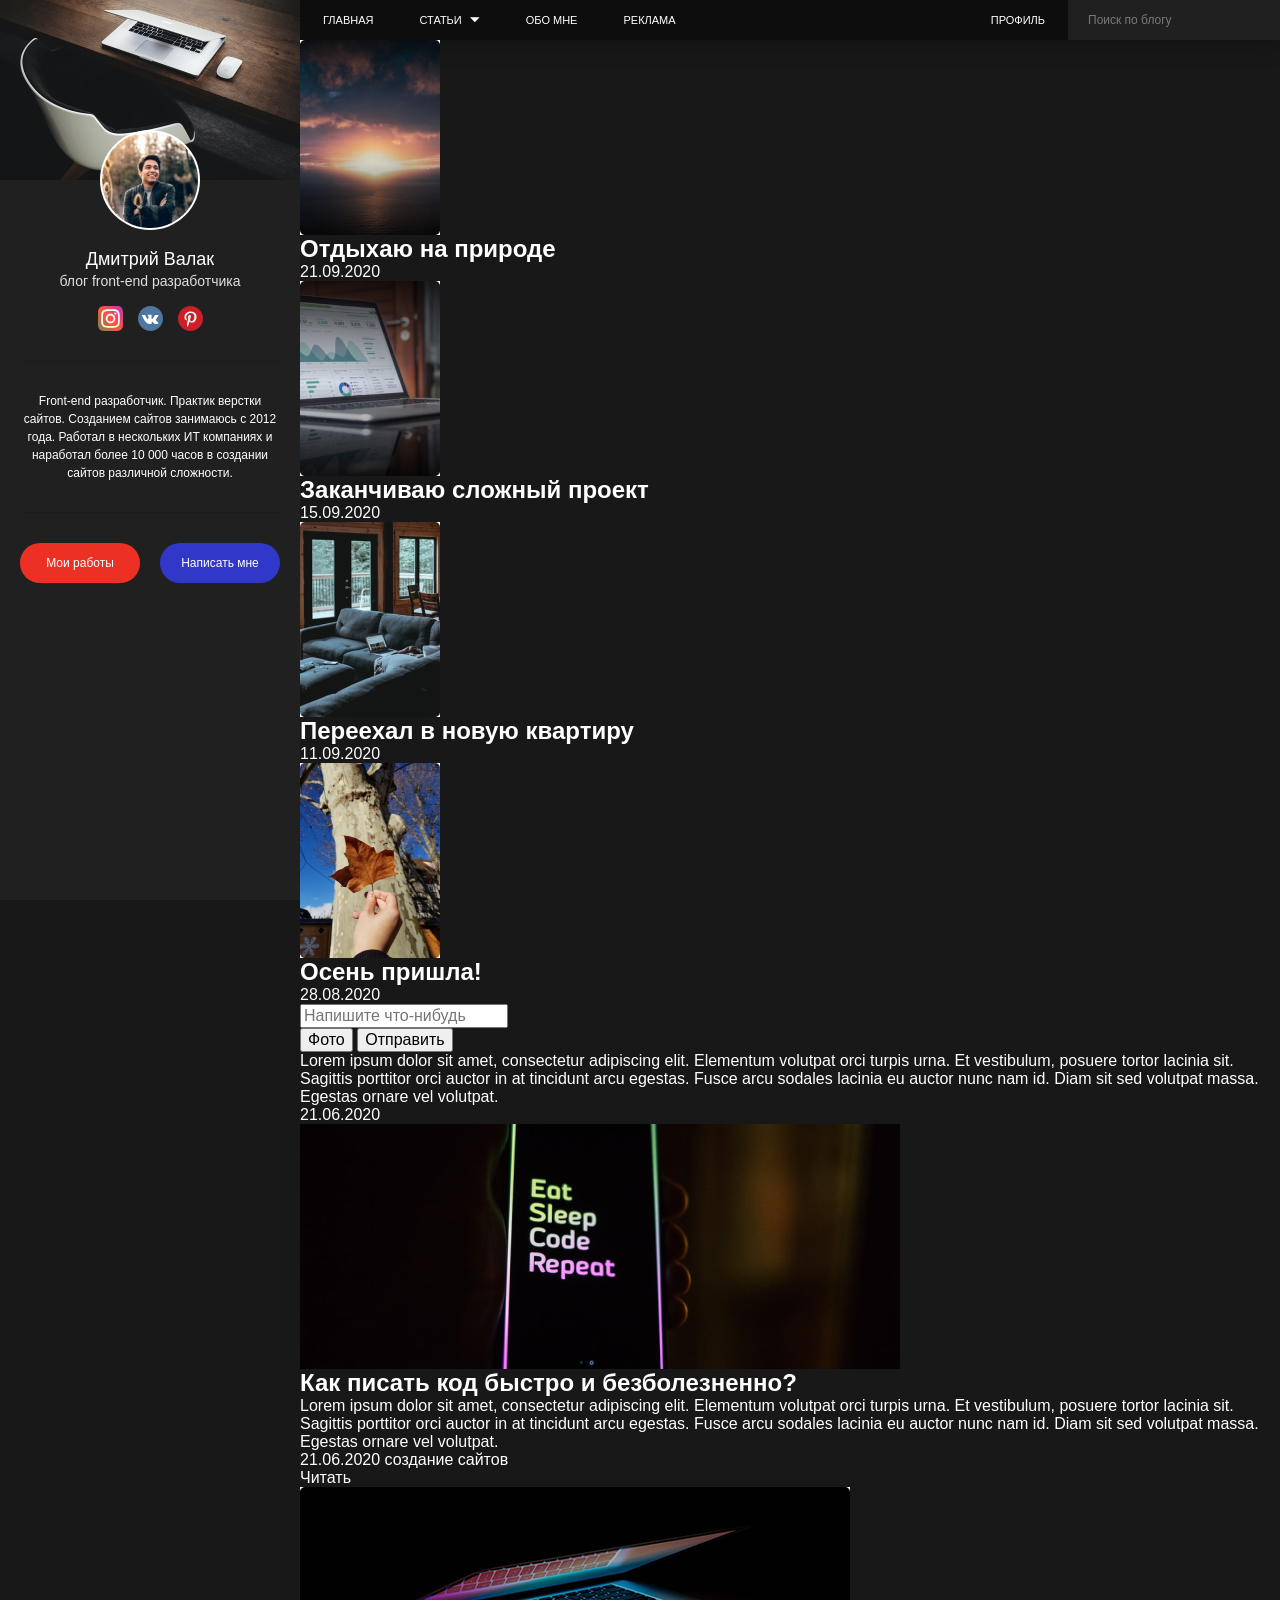
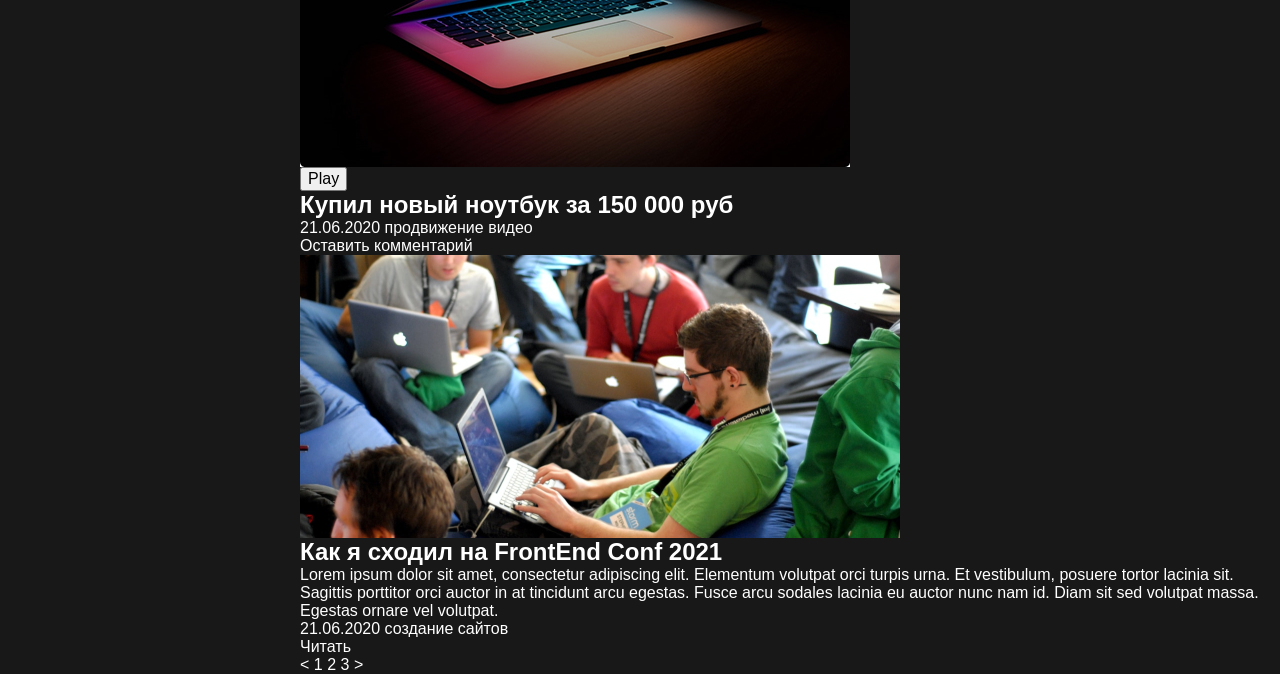
==== index.html @ 806df856 "feat: add header navigation styles" ====
<!DOCTYPE html>
<html lang="ru">
<head>
  <meta charset="UTF-8">
  <meta name="viewport" content="width=device-width, initial-scale=1.0">
  <title>Developer Blog</title>

  <link rel="stylesheet" href="./css/reset.css">
  <link rel="stylesheet" href="./css/variables.css">
  <link rel="stylesheet" href="./css/global.css">
  <link rel="stylesheet" href="./css/style.css">
</head>
<body>
  <div class="page">

    <aside class="sidebar">
      <div class="sidebar__cover"></div>

      <div class="sidebar__profile">
        <img src="./images/sidebar/avatar.jpg" alt="Дмитрий Валак" class="sidebar__avatar">

        <h1 class="sidebar__name">Дмитрий Валак</h1>
        <p class="sidebar__description">блог front-end разработчика</p>

        <ul class="sidebar__socials">
          <li>
            <a href="#">
              <img src="./images/icons/instagram.svg" alt="Instagram">
            </a>
          </li>
        
          <li>
            <a href="#">
              <img src="./images/icons/vk.svg" alt="VK">
            </a>
          </li>
        
          <li>
            <a href="#">
              <img src="./images/icons/pinterest.svg" alt="Pinterest">
            </a>
          </li>
        </ul>
      </div>

      <div class="sidebar__divider"></div>

      <p class="sidebar__text">
        Front-end разработчик. Практик верстки сайтов. Созданием сайтов занимаюсь с 2012 года. Работал в нескольких ИТ компаниях и наработал более 10 000 часов в создании сайтов различной сложности.
      </p>

      <div class="sidebar__divider"></div>

      <div class="sidebar__buttons">
        <a href="#" class="sidebar__button sidebar__button--red">Мои работы</a>
        <a href="#" class="sidebar__button sidebar__button--blue">Написать мне</a>
      </div>
    </aside>

    <main class="content">

      <header class="header">
        <nav class="header__nav">
          <ul class="header__menu">
            <li class="header__item">
              <a href="#" class="header__link">Главная</a>
            </li>
    
            <li class="header__item header__item--dropdown">
              <a href="#" class="header__link">Статьи
                <img
                  src="./images/icons/arrow-down.svg"
                  alt=""
                  class="header__arrow"
                >
              </a>
              <ul class="header__submenu">
                <li><a href="#" class="header__submenu-link">Создание сайтов</a></li>
                <li><a href="#" class="header__submenu-link">Интернет-маркетинг</a></li>
                <li><a href="#" class="header__submenu-link">Продвижение видео</a></li>
              </ul>
            </li>
    
            <li class="header__item">
              <a href="#" class="header__link">Обо мне</a>
            </li>
    
            <li class="header__item">
              <a href="#" class="header__link">Реклама</a>
            </li>
          </ul>
        </nav>
    
        <div class="header__right">
          <a href="#" class="header__profile">Профиль</a>
    
          <form class="header__search">
            <input 
              type="text" 
              class="header__search-input" 
              placeholder="Поиск по блогу"
            >
          </form>
        </div>
      </header>
    
      <section class="stories">
        <article class="stories__item">
          <img src="./images/stories/nature-trip.jpg" alt="" class="stories__image">
          <h2 class="stories__title">Отдыхаю на природе</h2>
          <time datetime="2020-09-21" class="stories__date">21.09.2020</time>
        </article>
    
        <article class="stories__item">
          <img src="./images/stories/work-project.jpg" alt="" class="stories__image">
          <h2 class="stories__title">Заканчиваю сложный проект</h2>
          <time datetime="2020-09-15" class="stories__date">15.09.2020</time>
        </article>
    
        <article class="stories__item">
          <img src="./images/stories/new-apartment.jpg" alt="" class="stories__image">
          <h2 class="stories__title">Переехал в новую квартиру</h2>
          <time datetime="2020-09-11" class="stories__date">11.09.2020</time>
        </article>
    
        <article class="stories__item">
          <img src="./images/stories/autumn.jpg" alt="" class="stories__image">
          <h2 class="stories__title">Осень пришла!</h2>
          <time datetime="2020-08-28" class="stories__date">28.08.2020</time>
        </article>
      </section>
    
      <section class="create-post">
        <form class="create-post__form">
          <input 
            type="text" 
            class="create-post__input" 
            placeholder="Напишите что-нибудь"
          >
    
          <div class="create-post__actions">
            <button type="button" class="create-post__button create-post__button--photo">
              Фото
            </button>
    
            <button type="submit" class="create-post__button create-post__button--send">
              Отправить
            </button>
          </div>
        </form>
      </section>
    
      <section class="posts">
        <article class="post">
          <p class="post__text">
            Lorem ipsum dolor sit amet, consectetur adipiscing elit. Elementum volutpat orci turpis urna. Et vestibulum, posuere tortor lacinia sit. Sagittis porttitor orci auctor in at tincidunt arcu egestas. Fusce arcu sodales lacinia eu auctor nunc nam id. Diam sit sed volutpat massa. Egestas ornare vel volutpat.
          </p>
    
          <time datetime="2020-06-21" class="post__date">21.06.2020</time>
        </article>
    
        <article class="post">
          <img src="./images/posts/coding-tips.jpg" alt="" class="post__image">
    
          <div class="post__content">
            <h2 class="post__title">Как писать код быстро и безболезненно?</h2>
    
            <p class="post__text">
              Lorem ipsum dolor sit amet, consectetur adipiscing elit. Elementum volutpat orci turpis urna. Et vestibulum, posuere tortor lacinia sit. Sagittis porttitor orci auctor in at tincidunt arcu egestas. Fusce arcu sodales lacinia eu auctor nunc nam id. Diam sit sed volutpat massa. Egestas ornare vel volutpat.
            </p>
    
            <div class="post__footer">
              <div class="post__meta">
                <time datetime="2020-06-21" class="post__date">21.06.2020</time>
                <span class="post__category">создание сайтов</span>
              </div>
    
              <a href="#" class="post__link">Читать</a>
            </div>
          </div>
        </article>
    
        <article class="post">
          <div class="post__video">
            <img src="./images/posts/new-laptop-video.jpg" alt="" class="post__image">
            <button type="button" class="post__play">Play</button>
          </div>
    
          <div class="post__content">
            <h2 class="post__title">Купил новый ноутбук за 150 000 руб</h2>
    
            <div class="post__footer">
              <div class="post__meta">
                <time datetime="2020-06-21" class="post__date">21.06.2020</time>
                <span class="post__category">продвижение видео</span>
              </div>
    
              <a href="#" class="post__link">Оставить комментарий</a>
            </div>
          </div>
        </article>

        <article class="post">
          <img src="./images/posts/frontend-conf.jpg" alt="" class="post__image">
    
          <div class="post__content">
            <h2 class="post__title">Как я сходил на FrontEnd Conf 2021</h2>
    
            <p class="post__text">
              Lorem ipsum dolor sit amet, consectetur adipiscing elit. Elementum volutpat orci turpis urna. Et vestibulum, posuere tortor lacinia sit. Sagittis porttitor orci auctor in at tincidunt arcu egestas. Fusce arcu sodales lacinia eu auctor nunc nam id. Diam sit sed volutpat massa. Egestas ornare vel volutpat.
            </p>
    
            <div class="post__footer">
              <div class="post__meta">
                <time datetime="2020-06-21" class="post__date">21.06.2020</time>
                <span class="post__category">создание сайтов</span>
              </div>
    
              <a href="#" class="post__link">Читать</a>
            </div>
          </div>
        </article>
      </section>
    
      <nav class="pagination">
        <a href="#" class="pagination__link">&lt;</a>
        <a href="#" class="pagination__link">1</a>
        <a href="#" class="pagination__link pagination__link--active">2</a>
        <a href="#" class="pagination__link">3</a>
        <a href="#" class="pagination__link">&gt;</a>
      </nav>
    </main>

  </div>
</body>
</html>
---- css/variables.css ----
:root {
  --color-bg: #181818;
  --color-sidebar: #202020;
  --color-header: #0D0D0D;
  --color-card: #202020;

  --color-text: #FFFFFF;
  --color-text-muted: #DEDEDE;
  --color-placeholder: rgba(255, 255, 255, 0.4);

  --color-blue: #3137C9;
  --color-blue-light: #107EFF;
  --color-red: #ED3024;

  --color-black: #0D0D0D;
  --color-dark: #1C1C1C;

  --font-main: "Roboto", sans-serif;

  --sidebar-width: 300px;

  --transition: 0.3s ease;
}
---- css/global.css ----
html {
  scroll-behavior: smooth;
}

body {
  font-family: var(--font-main);
  background-color: var(--color-bg);
  color: var(--color-text);
}

a {
  color: inherit;
  text-decoration: none;
}
---- css/style.css ----
.page {
  min-height: 100vh;
}

.content {
  margin-left: var(--sidebar-width);
}

/* SIDEBAR */

.sidebar {
  position: fixed;
  top: 0;
  left: 0;
  width: var(--sidebar-width);
  height: 100vh;
  overflow-y: auto;
  background-color: var(--color-sidebar);
}

.sidebar__profile,
.sidebar__text,
.sidebar__buttons {
  padding-inline: 20px;
}

.sidebar__cover {
  height: 180px;
  background-image: url("../images/sidebar/cover.jpg");
  background-size: cover;
  background-position: center;
}

.sidebar__profile {
  position: relative;
  display: flex;
  flex-direction: column;
  align-items: center;
  margin-top: -50px;
  text-align: center;
}

.sidebar__avatar {
  width: 100px;
  height: 100px;
  margin-bottom: 19px;
  border-radius: 50%;
  object-fit: cover;
}

.sidebar__name {
  margin-bottom: 3px;
  font-size: 18px;
  font-weight: 400;
}

.sidebar__description {
  margin-bottom: 17px;
  color: var(--color-text-muted);
  font-size: 14px;
  font-weight: 300;
}

.sidebar__socials {
  display: flex;
  gap: 15px;
}

.sidebar__socials a {
  display: flex;
  justify-content: center;
  align-items: center;
}

.sidebar__divider {
  height: 1px;
  margin: 30px 20px;
  background-color: var(--color-dark);
}

.sidebar__text {
  color: var(--color-text);
  font-size: 12px;
  line-height: 1.5;
  text-align: center;
}

.sidebar__buttons {
  display: flex;
  gap: 20px;
  margin-bottom: 30px;
}

.sidebar__button {
  display: flex;
  justify-content: center;
  align-items: center;
  min-height: 40px;
  flex: 1;
  border-radius: 25px;
  color: var(--color-text);
  font-size: 12px;
  font-weight: 500;
  transition: var(--transition);
}

.sidebar__button--red {
  background-color: var(--color-red);
}

.sidebar__button--blue {
  background-color: var(--color-blue);
}

.sidebar__button:hover {
  opacity: 0.85;
}

/* HEADER */

.header {
  display: flex;
  justify-content: space-between;
  height: 40px;
  background-color: var(--color-header);
  box-shadow: 0 5px 22px rgba(0, 0, 0, 0.25);
}

.header__menu,
.header__right {
  display: flex;
  align-items: center;
}

.header__item {
  position: relative;
}

.header__link,
.header__profile {
  display: flex;
  align-items: center;
  height: 40px;
  padding-inline: 23px;
  color: var(--color-text);
  font-size: 11px;
  text-transform: uppercase;
  transition: var(--transition);
}

.header__link:hover,
.header__profile:hover {
  background-color: var(--color-blue);
}

.header__arrow {
  width: 10px;
  height: 6px;
  margin-left: 8px;
  transition: transform var(--transition);
}

.header__item--dropdown:hover .header__arrow {
  transform: rotate(180deg);
}

.header__submenu {
  position: absolute;
  top: 100%;
  left: 0;
  z-index: 10;
  min-width: 165px;
  padding-block: 12px;
  background-color: var(--color-blue);
  opacity: 0;
  visibility: hidden;
  transition:
    opacity var(--transition),
    visibility var(--transition);
}

.header__item--dropdown:hover .header__link {
  background-color: var(--color-blue);
}

.header__item--dropdown:hover .header__submenu {
  opacity: 1;
  visibility: visible;
}

.header__submenu-link {
  position: relative;
  display: inline-block;
  padding: 10px 12px;
  color: var(--color-text);
  font-size: 12px;
}

.header__submenu-link::after {
  content: "";
  position: absolute;
  left: 12px;
  bottom: 6px;
  width: 0;
  height: 1px;
  background-color: var(--color-text);
  transition: var(--transition);
}

.header__submenu-link:hover::after {
  width: calc(100% - 24px);
}

.header__search-input {
  width: 212px;
  height: 40px;
  padding-inline: 20px;
  border: none;
  outline: none;
  background-color: var(--color-card);
  color: var(--color-text);
  font-size: 12px;
}

.header__search-input::placeholder {
  color: var(--color-placeholder);
}
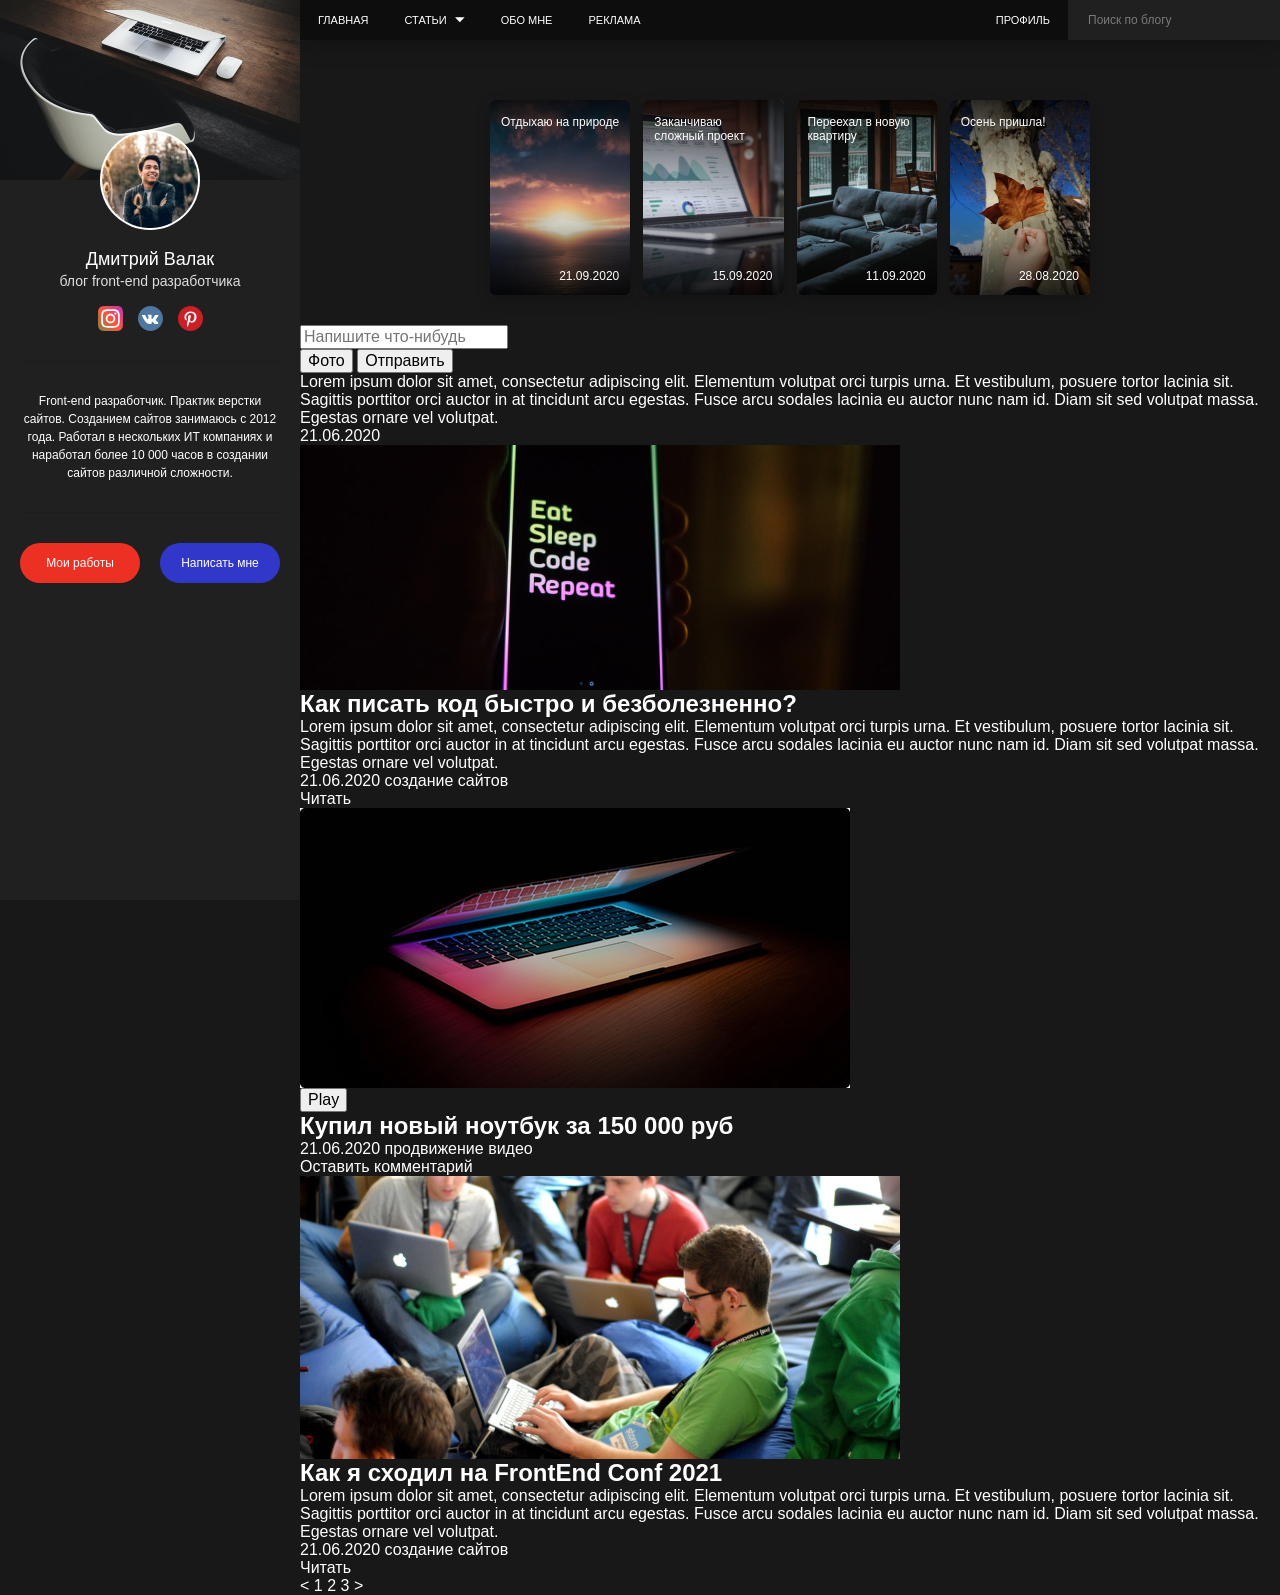
==== commit 1aa18dd4: "feat: add stories section styles" ====
--- a/index.html
+++ b/index.html
@@ -106,25 +106,25 @@
     
       <section class="stories">
         <article class="stories__item">
-          <img src="./images/stories/nature-trip.jpg" alt="" class="stories__image">
+          <img src="./images/stories/nature-trip.jpg" alt="Закат на природе" class="stories__image">
           <h2 class="stories__title">Отдыхаю на природе</h2>
           <time datetime="2020-09-21" class="stories__date">21.09.2020</time>
         </article>
     
         <article class="stories__item">
-          <img src="./images/stories/work-project.jpg" alt="" class="stories__image">
+          <img src="./images/stories/work-project.jpg" alt="Ноутбук с рабочим проектом" class="stories__image">
           <h2 class="stories__title">Заканчиваю сложный проект</h2>
           <time datetime="2020-09-15" class="stories__date">15.09.2020</time>
         </article>
     
         <article class="stories__item">
-          <img src="./images/stories/new-apartment.jpg" alt="" class="stories__image">
+          <img src="./images/stories/new-apartment.jpg" alt="Гостиная в новой квартире" class="stories__image">
           <h2 class="stories__title">Переехал в новую квартиру</h2>
           <time datetime="2020-09-11" class="stories__date">11.09.2020</time>
         </article>
     
         <article class="stories__item">
-          <img src="./images/stories/autumn.jpg" alt="" class="stories__image">
+          <img src="./images/stories/autumn.jpg" alt="Осенний лист в руке" class="stories__image">
           <h2 class="stories__title">Осень пришла!</h2>
           <time datetime="2020-08-28" class="stories__date">28.08.2020</time>
         </article>
--- a/css/style.css
+++ b/css/style.css
@@ -141,7 +141,7 @@
   display: flex;
   align-items: center;
   height: 40px;
-  padding-inline: 23px;
+  padding-inline: 18px;
   color: var(--color-text);
   font-size: 11px;
   text-transform: uppercase;
@@ -224,4 +224,59 @@
 
 .header__search-input::placeholder {
   color: var(--color-placeholder);
+}
+
+/* STORIES */
+
+.stories {
+  display: grid;
+  grid-template-columns: repeat(4, 1fr);
+  gap: 13px;
+  max-width: 600px;
+  margin: 60px auto 30px;
+}
+
+.stories__item {
+  position: relative;
+  min-height: 195px;
+  overflow: hidden;
+  border-radius: 5px;
+  background-color: var(--color-card);
+  box-shadow: 0 5px 15px rgba(0, 0, 0, 0.2);
+}
+
+.stories__image {
+  width: 100%;
+  height: 100%;
+  object-fit: cover;
+}
+
+.stories__item::after {
+  content: "";
+  position: absolute;
+  inset: 0;
+  background: linear-gradient(
+    180deg,
+    rgba(0, 0, 0, 0.8) 0%,
+    rgba(0, 0, 0, 0) 52%,
+    rgba(0, 0, 0, 0.8) 100%
+  );
+}
+
+.stories__title {
+  position: absolute;
+  top: 15px;
+  left: 11px;
+  right: 11px;
+  z-index: 1;
+  font-size: 12px;
+  font-weight: normal;
+}
+
+.stories__date {
+  position: absolute;
+  right: 11px;
+  bottom: 12px;
+  z-index: 1;
+  font-size: 12px;
 }
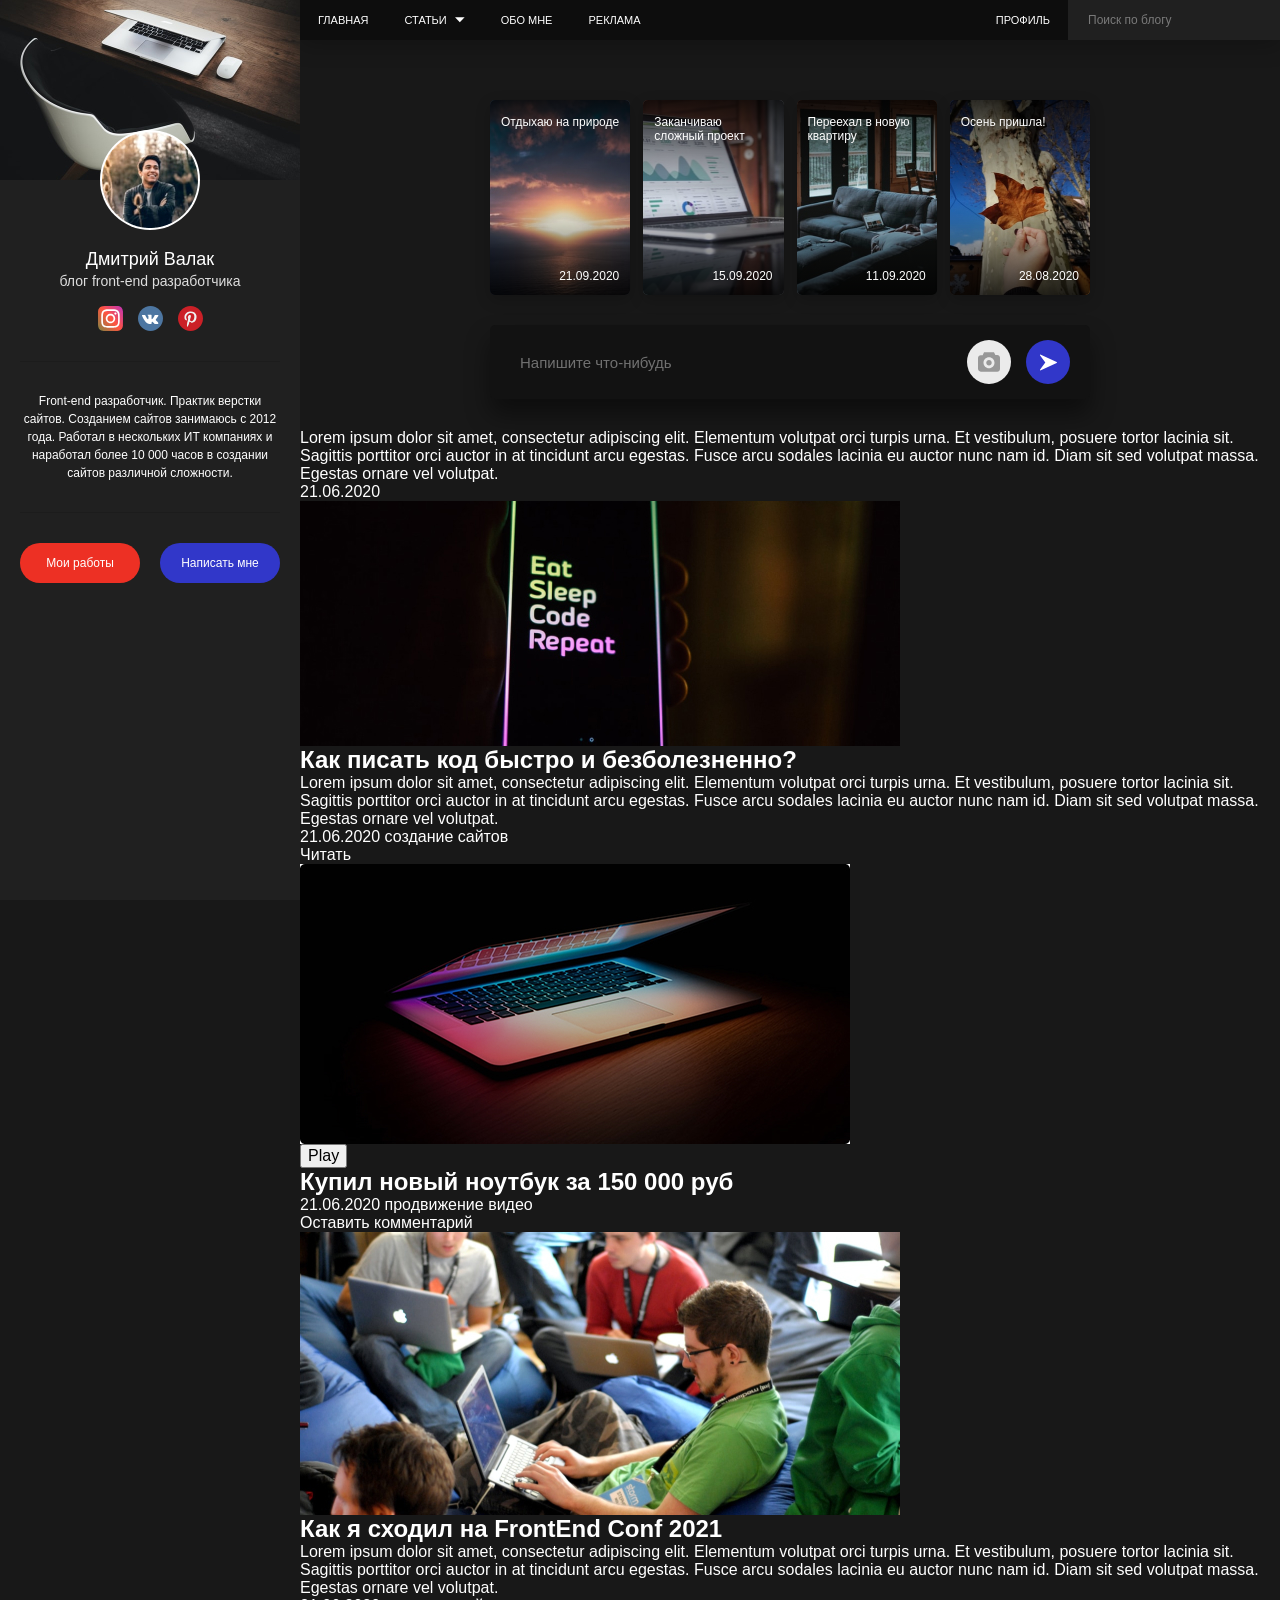
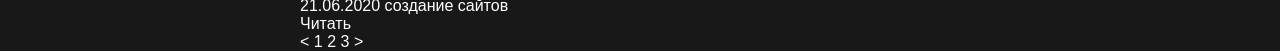
==== commit 77d0a990: "feat: add create post section" ====
--- a/index.html
+++ b/index.html
@@ -140,11 +140,11 @@
     
           <div class="create-post__actions">
             <button type="button" class="create-post__button create-post__button--photo">
-              Фото
+              <img src="./images/icons/camera.svg" alt="Добавить фото">
             </button>
     
             <button type="submit" class="create-post__button create-post__button--send">
-              Отправить
+              <img src="./images/icons/send.svg" alt="Отправить">
             </button>
           </div>
         </form>
--- a/css/variables.css
+++ b/css/variables.css
@@ -3,6 +3,8 @@
   --color-sidebar: #202020;
   --color-header: #0D0D0D;
   --color-card: #202020;
+  --color-post: #121212;
+  --color-light: #EBEBEB;
 
   --color-text: #FFFFFF;
   --color-text-muted: #DEDEDE;
--- a/css/style.css
+++ b/css/style.css
@@ -279,4 +279,66 @@
   bottom: 12px;
   z-index: 1;
   font-size: 12px;
+}
+
+/* CREATE POST */
+
+.create-post {
+  max-width: 600px;
+  margin: 0 auto 30px;
+}
+
+.create-post__form {
+  display: flex;
+  align-items: center;
+  justify-content: space-between;
+  gap: 15px;
+  min-height: 74px;
+  padding: 15px 20px 15px 28px;
+  border-radius: 5px;
+
+  background-color: var(--color-post);
+  box-shadow: 0 15px 25px rgba(0, 0, 0, 0.45);
+}
+
+.create-post__input {
+  flex: 1;
+  border: none;
+  outline: none;
+  background-color: transparent;
+  color: var(--color-text);
+  font-size: 15px;
+}
+
+.create-post__input::placeholder {
+  color: var(--color-placeholder);
+}
+
+.create-post__actions {
+  display: flex;
+  gap: 15px;
+}
+
+.create-post__button {
+  display: flex;
+  justify-content: center;
+  align-items: center;
+  width: 44px;
+  height: 44px;
+  border: none;
+  border-radius: 50%;
+  cursor: pointer;
+  transition: var(--transition);
+}
+
+.create-post__button:hover {
+  opacity: 0.85;
+}
+
+.create-post__button--photo {
+  background-color: var(--color-light);
+}
+
+.create-post__button--send {
+  background-color: var(--color-blue);
 }
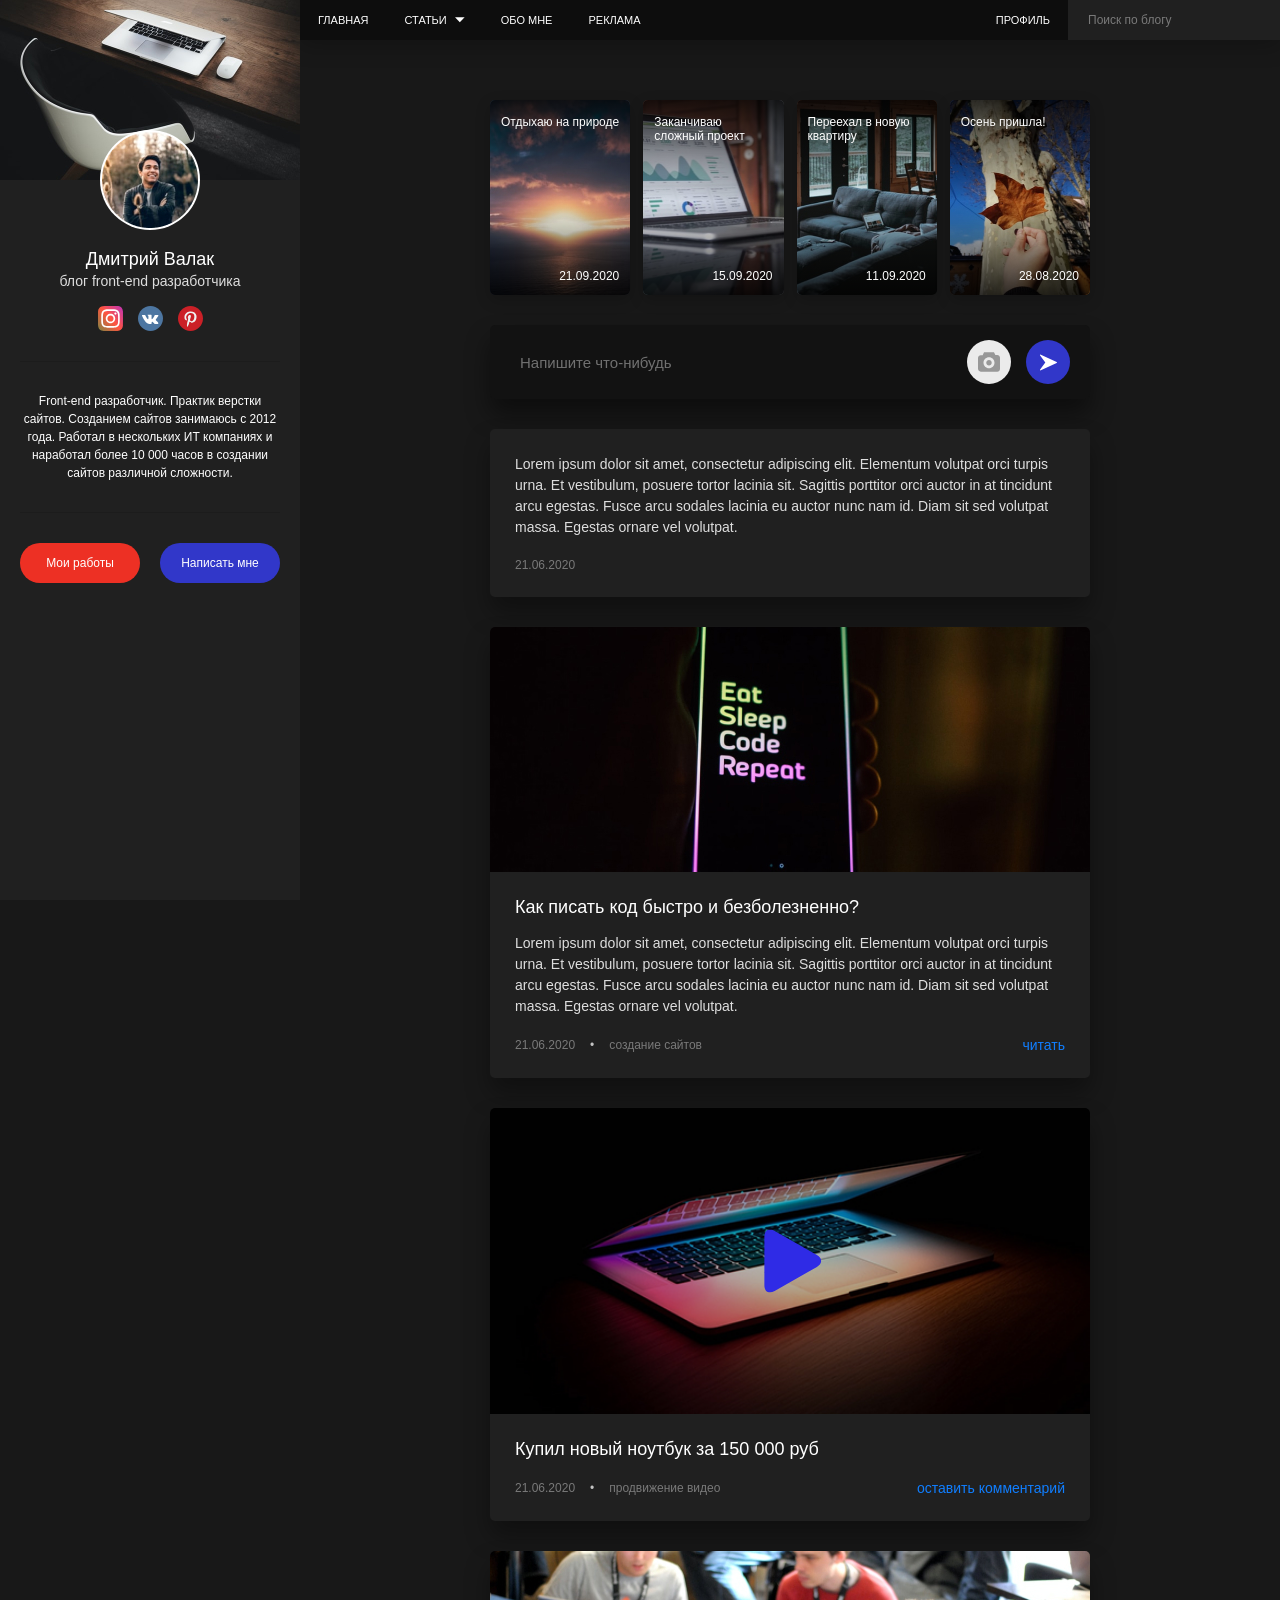
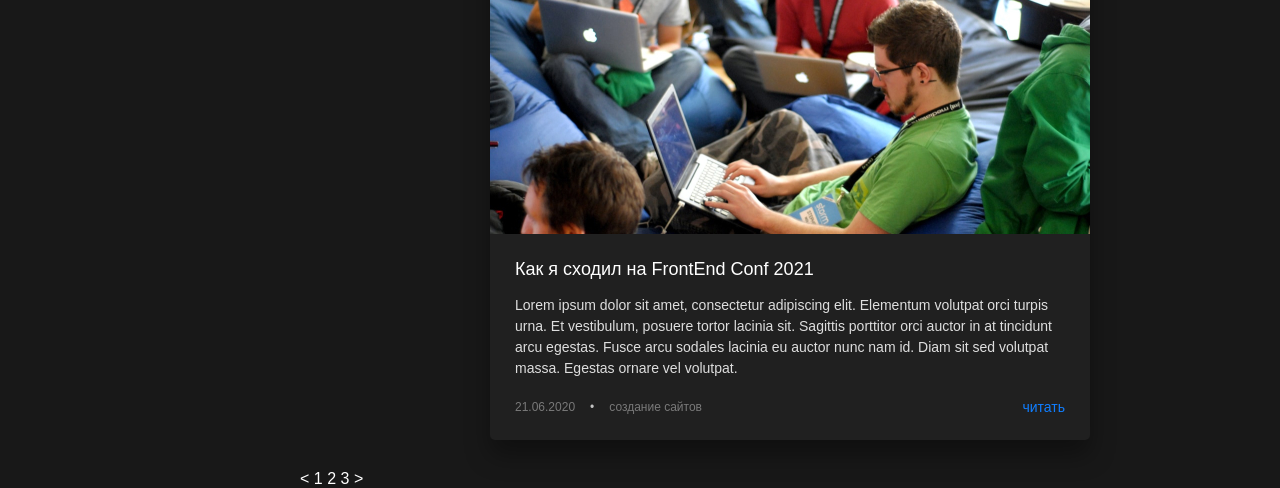
==== commit 0f918a28: "feat: add posts section styles" ====
--- a/index.html
+++ b/index.html
@@ -152,22 +152,28 @@
     
       <section class="posts">
         <article class="post">
-          <p class="post__text">
-            Lorem ipsum dolor sit amet, consectetur adipiscing elit. Elementum volutpat orci turpis urna. Et vestibulum, posuere tortor lacinia sit. Sagittis porttitor orci auctor in at tincidunt arcu egestas. Fusce arcu sodales lacinia eu auctor nunc nam id. Diam sit sed volutpat massa. Egestas ornare vel volutpat.
-          </p>
-    
-          <time datetime="2020-06-21" class="post__date">21.06.2020</time>
-        </article>
-    
-        <article class="post">
-          <img src="./images/posts/coding-tips.jpg" alt="" class="post__image">
-    
-          <div class="post__content">
-            <h2 class="post__title">Как писать код быстро и безболезненно?</h2>
-    
+          <div class="post__content">
             <p class="post__text">
               Lorem ipsum dolor sit amet, consectetur adipiscing elit. Elementum volutpat orci turpis urna. Et vestibulum, posuere tortor lacinia sit. Sagittis porttitor orci auctor in at tincidunt arcu egestas. Fusce arcu sodales lacinia eu auctor nunc nam id. Diam sit sed volutpat massa. Egestas ornare vel volutpat.
             </p>
+
+            <div class="post__footer">
+              <div class="post__meta">
+                <time datetime="2020-06-21" class="post__date">21.06.2020</time>
+              </div>
+            </div>
+          </div>
+        </article>
+    
+        <article class="post">
+          <img src="./images/posts/coding-tips.jpg" alt="" class="post__image">
+    
+          <div class="post__content">
+            <h2 class="post__title">Как писать код быстро и безболезненно?</h2>
+    
+            <p class="post__text">
+              Lorem ipsum dolor sit amet, consectetur adipiscing elit. Elementum volutpat orci turpis urna. Et vestibulum, posuere tortor lacinia sit. Sagittis porttitor orci auctor in at tincidunt arcu egestas. Fusce arcu sodales lacinia eu auctor nunc nam id. Diam sit sed volutpat massa. Egestas ornare vel volutpat.
+            </p>
     
             <div class="post__footer">
               <div class="post__meta">
@@ -183,7 +189,9 @@
         <article class="post">
           <div class="post__video">
             <img src="./images/posts/new-laptop-video.jpg" alt="" class="post__image">
-            <button type="button" class="post__play">Play</button>
+            <button type="button" class="post__play">
+              <img src="./images/icons/play.svg" alt="Запустить видео">
+            </button>
           </div>
     
           <div class="post__content">
--- a/css/variables.css
+++ b/css/variables.css
@@ -5,6 +5,7 @@
   --color-card: #202020;
   --color-post: #121212;
   --color-light: #EBEBEB;
+  --color-dot: #C4C4C4;
 
   --color-text: #FFFFFF;
   --color-text-muted: #DEDEDE;
--- a/css/style.css
+++ b/css/style.css
@@ -341,4 +341,96 @@
 
 .create-post__button--send {
   background-color: var(--color-blue);
+}
+
+/* POSTS */
+
+.posts {
+  max-width: 600px;
+  margin: 0 auto;
+}
+
+.post {
+  margin-bottom: 30px;
+  overflow: hidden;
+  border-radius: 5px;
+  background-color: var(--color-card);
+  box-shadow: 0 15px 25px rgba(0, 0, 0, 0.35);
+}
+
+.post__image {
+  display: block;
+  width: 100%;
+}
+
+.post__content {
+  padding: 25px;
+}
+
+.post__title {
+  margin-bottom: 15px;
+  font-size: 18px;
+  font-weight: 500;
+}
+
+.post__text {
+  color: var(--color-text-muted);
+  font-size: 14px;
+  line-height: 1.5;
+}
+
+.post__date,
+.post__category {
+  color: var(--color-placeholder);
+  font-size: 12px;
+}
+
+.post__footer {
+  display: flex;
+  justify-content: space-between;
+  align-items: center;
+  margin-top: 20px;
+}
+
+.post__meta {
+  display: flex;
+  align-items: center;
+  gap: 15px;
+}
+
+.post__category {
+  position: relative;
+}
+
+.post__category::before {
+  content: "•";
+  margin-right: 15px;
+  color: var(--color-dot);
+}
+
+.post__link {
+  color: var(--color-blue-light);
+
+  font-size: 14px;
+  text-transform: lowercase;
+}
+
+.post__video {
+  position: relative;
+}
+
+.post__play {
+  position: absolute;
+  top: 50%;
+  left: 50%;
+  width: 75px;
+  height: 75px;
+  border: none;
+  background-color: transparent;
+  transform: translate(-50%, -50%);
+}
+
+.post__play img {
+  width: 100%;
+  height: 100%;
 }
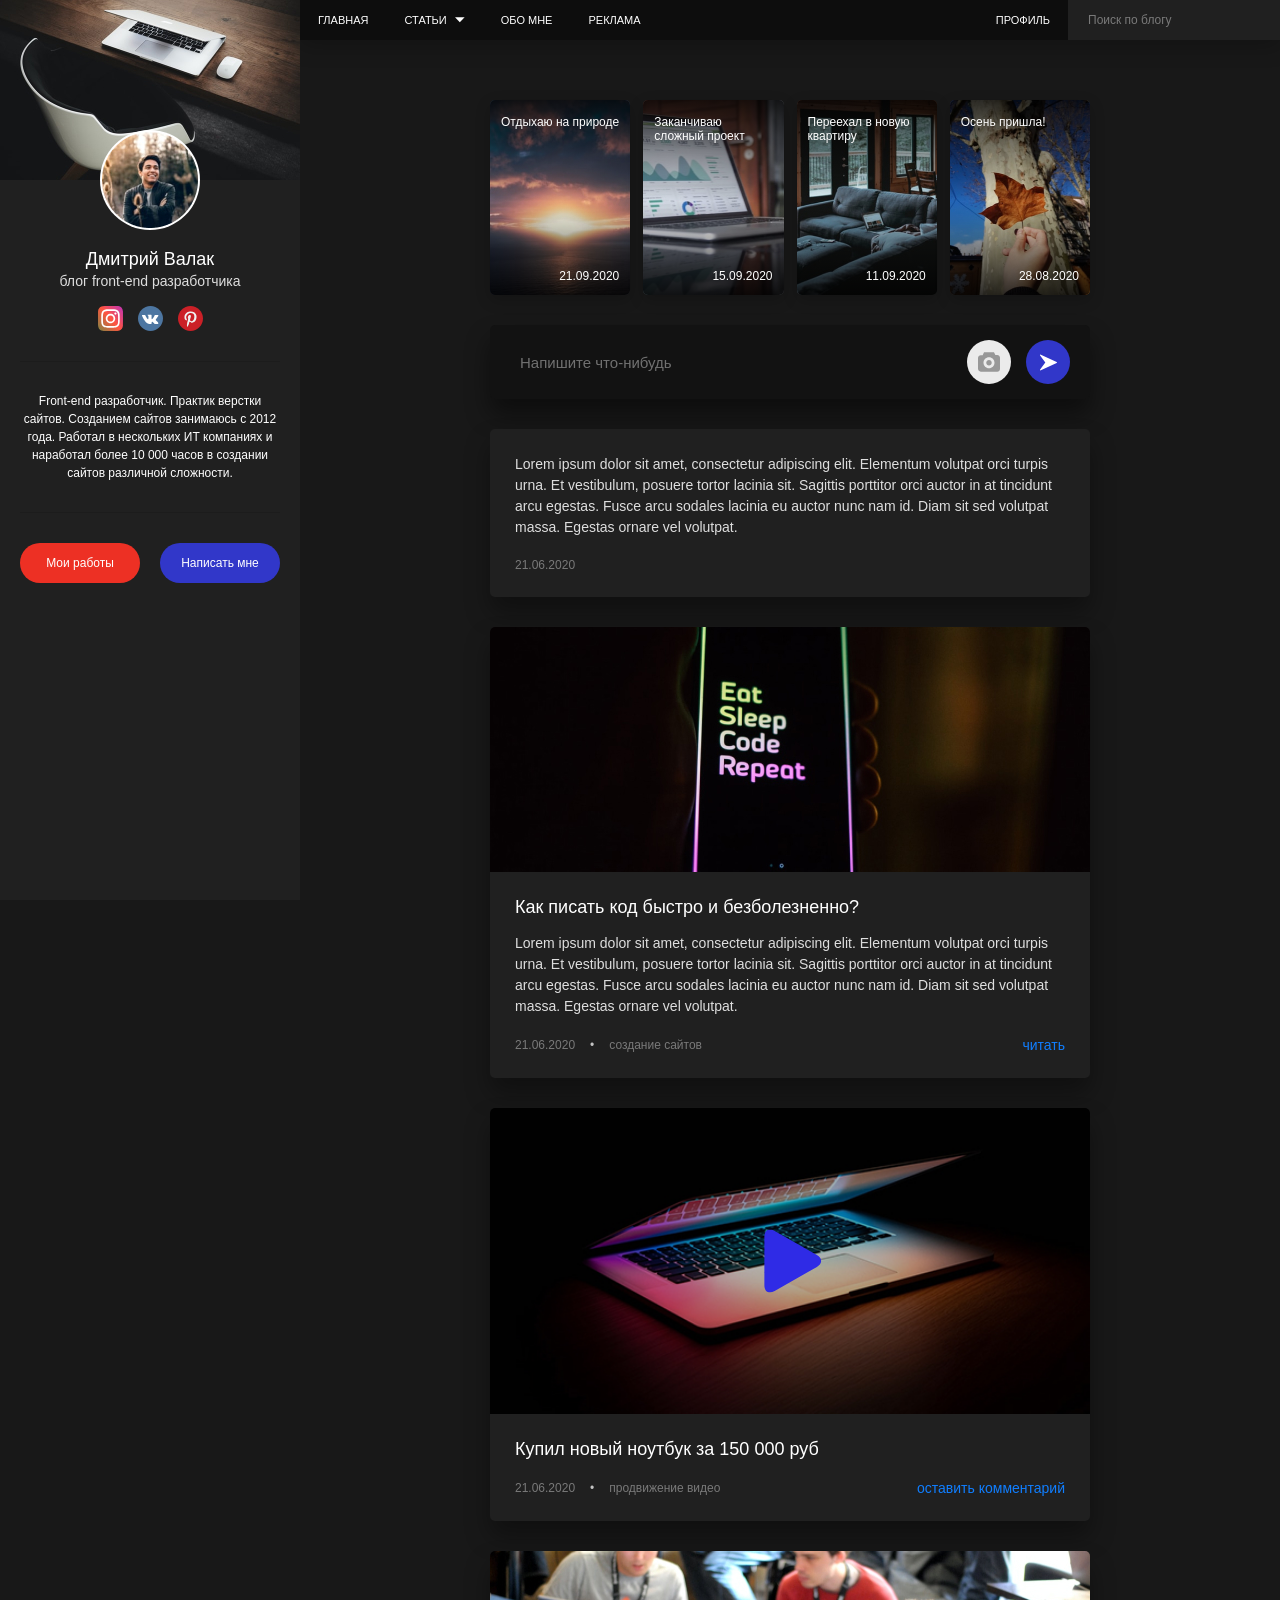
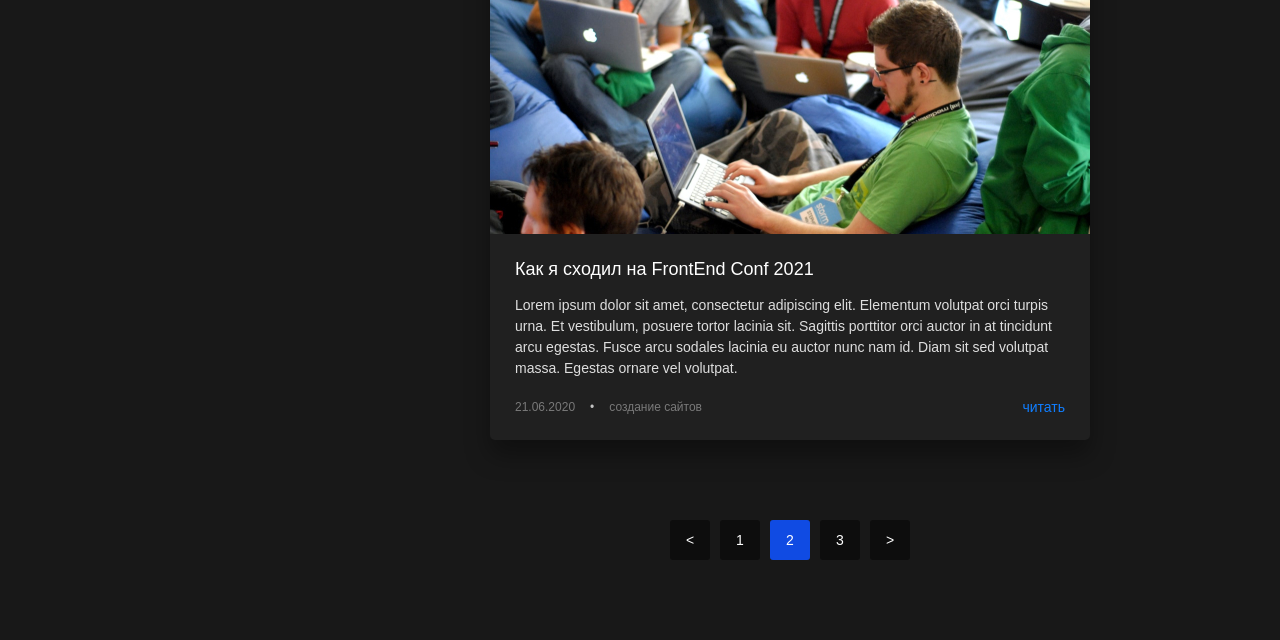
==== commit 55380c4f: "feat: create post page layout" ====
--- a/index.html
+++ b/index.html
@@ -43,13 +43,13 @@
         </ul>
       </div>
 
-      <div class="sidebar__divider"></div>
+      <div class="divider sidebar__divider"></div>
 
       <p class="sidebar__text">
         Front-end разработчик. Практик верстки сайтов. Созданием сайтов занимаюсь с 2012 года. Работал в нескольких ИТ компаниях и наработал более 10 000 часов в создании сайтов различной сложности.
       </p>
 
-      <div class="sidebar__divider"></div>
+      <div class="divider sidebar__divider"></div>
 
       <div class="sidebar__buttons">
         <a href="#" class="sidebar__button sidebar__button--red">Мои работы</a>
@@ -63,7 +63,7 @@
         <nav class="header__nav">
           <ul class="header__menu">
             <li class="header__item">
-              <a href="#" class="header__link">Главная</a>
+              <a href="./index.html" class="header__link">Главная</a>
             </li>
     
             <li class="header__item header__item--dropdown">
@@ -169,7 +169,11 @@
           <img src="./images/posts/coding-tips.jpg" alt="" class="post__image">
     
           <div class="post__content">
-            <h2 class="post__title">Как писать код быстро и безболезненно?</h2>
+            <h2 class="post__title">
+              <a href="./post.html">
+                Как писать код быстро и безболезненно?
+              </a>
+            </h2>
     
             <p class="post__text">
               Lorem ipsum dolor sit amet, consectetur adipiscing elit. Elementum volutpat orci turpis urna. Et vestibulum, posuere tortor lacinia sit. Sagittis porttitor orci auctor in at tincidunt arcu egestas. Fusce arcu sodales lacinia eu auctor nunc nam id. Diam sit sed volutpat massa. Egestas ornare vel volutpat.
@@ -181,7 +185,7 @@
                 <span class="post__category">создание сайтов</span>
               </div>
     
-              <a href="#" class="post__link">Читать</a>
+              <a href="./post.html" class="post__link">Читать</a>
             </div>
           </div>
         </article>
@@ -195,7 +199,11 @@
           </div>
     
           <div class="post__content">
-            <h2 class="post__title">Купил новый ноутбук за 150 000 руб</h2>
+            <h2 class="post__title">
+              <a href="./post.html">
+                Купил новый ноутбук за 150 000 руб
+              </a>
+            </h2>
     
             <div class="post__footer">
               <div class="post__meta">
@@ -203,7 +211,7 @@
                 <span class="post__category">продвижение видео</span>
               </div>
     
-              <a href="#" class="post__link">Оставить комментарий</a>
+              <a href="./post.html" class="post__link">Оставить комментарий</a>
             </div>
           </div>
         </article>
@@ -212,8 +220,11 @@
           <img src="./images/posts/frontend-conf.jpg" alt="" class="post__image">
     
           <div class="post__content">
-            <h2 class="post__title">Как я сходил на FrontEnd Conf 2021</h2>
-    
+            <h2 class="post__title">
+              <a href="./post.html">
+                Как я сходил на FrontEnd Conf 2021
+              </a>
+            </h2>
             <p class="post__text">
               Lorem ipsum dolor sit amet, consectetur adipiscing elit. Elementum volutpat orci turpis urna. Et vestibulum, posuere tortor lacinia sit. Sagittis porttitor orci auctor in at tincidunt arcu egestas. Fusce arcu sodales lacinia eu auctor nunc nam id. Diam sit sed volutpat massa. Egestas ornare vel volutpat.
             </p>
@@ -224,7 +235,7 @@
                 <span class="post__category">создание сайтов</span>
               </div>
     
-              <a href="#" class="post__link">Читать</a>
+              <a href="./post.html" class="post__link">Читать</a>
             </div>
           </div>
         </article>
--- a/css/variables.css
+++ b/css/variables.css
@@ -10,9 +10,11 @@
   --color-text: #FFFFFF;
   --color-text-muted: #DEDEDE;
   --color-placeholder: rgba(255, 255, 255, 0.4);
+  --color-link: #F3EBA2;
 
   --color-blue: #3137C9;
   --color-blue-light: #107EFF;
+  --color-blue-active: #104BE3;
   --color-red: #ED3024;
 
   --color-black: #0D0D0D;
--- a/css/global.css
+++ b/css/global.css
@@ -11,4 +11,9 @@
 a {
   color: inherit;
   text-decoration: none;
+}
+
+.divider {
+  height: 1px;
+  background-color: var(--color-dark);
 }
--- a/css/style.css
+++ b/css/style.css
@@ -73,9 +73,7 @@
 }
 
 .sidebar__divider {
-  height: 1px;
   margin: 30px 20px;
-  background-color: var(--color-dark);
 }
 
 .sidebar__text {
@@ -327,7 +325,6 @@
   height: 44px;
   border: none;
   border-radius: 50%;
-  cursor: pointer;
   transition: var(--transition);
 }
 
@@ -410,7 +407,6 @@
 
 .post__link {
   color: var(--color-blue-light);
-
   font-size: 14px;
   text-transform: lowercase;
 }
@@ -433,4 +429,35 @@
 .post__play img {
   width: 100%;
   height: 100%;
+}
+
+.post:last-child {
+  margin-bottom: 0;
+}
+
+/* PAGINATION */
+
+.pagination {
+  display: flex;
+  justify-content: center;
+  gap: 10px;
+  margin: 80px auto 80px;
+}
+
+.pagination__link {
+  display: flex;
+  justify-content: center;
+  align-items: center;
+  width: 40px;
+  height: 40px;
+  border-radius: 3px;
+  background-color: var(--color-header);
+  color: var(--color-text);
+  font-size: 14px;
+  transition: var(--transition);
+}
+
+.pagination__link:hover,
+.pagination__link--active {
+  background-color: var(--color-blue-active);
 }
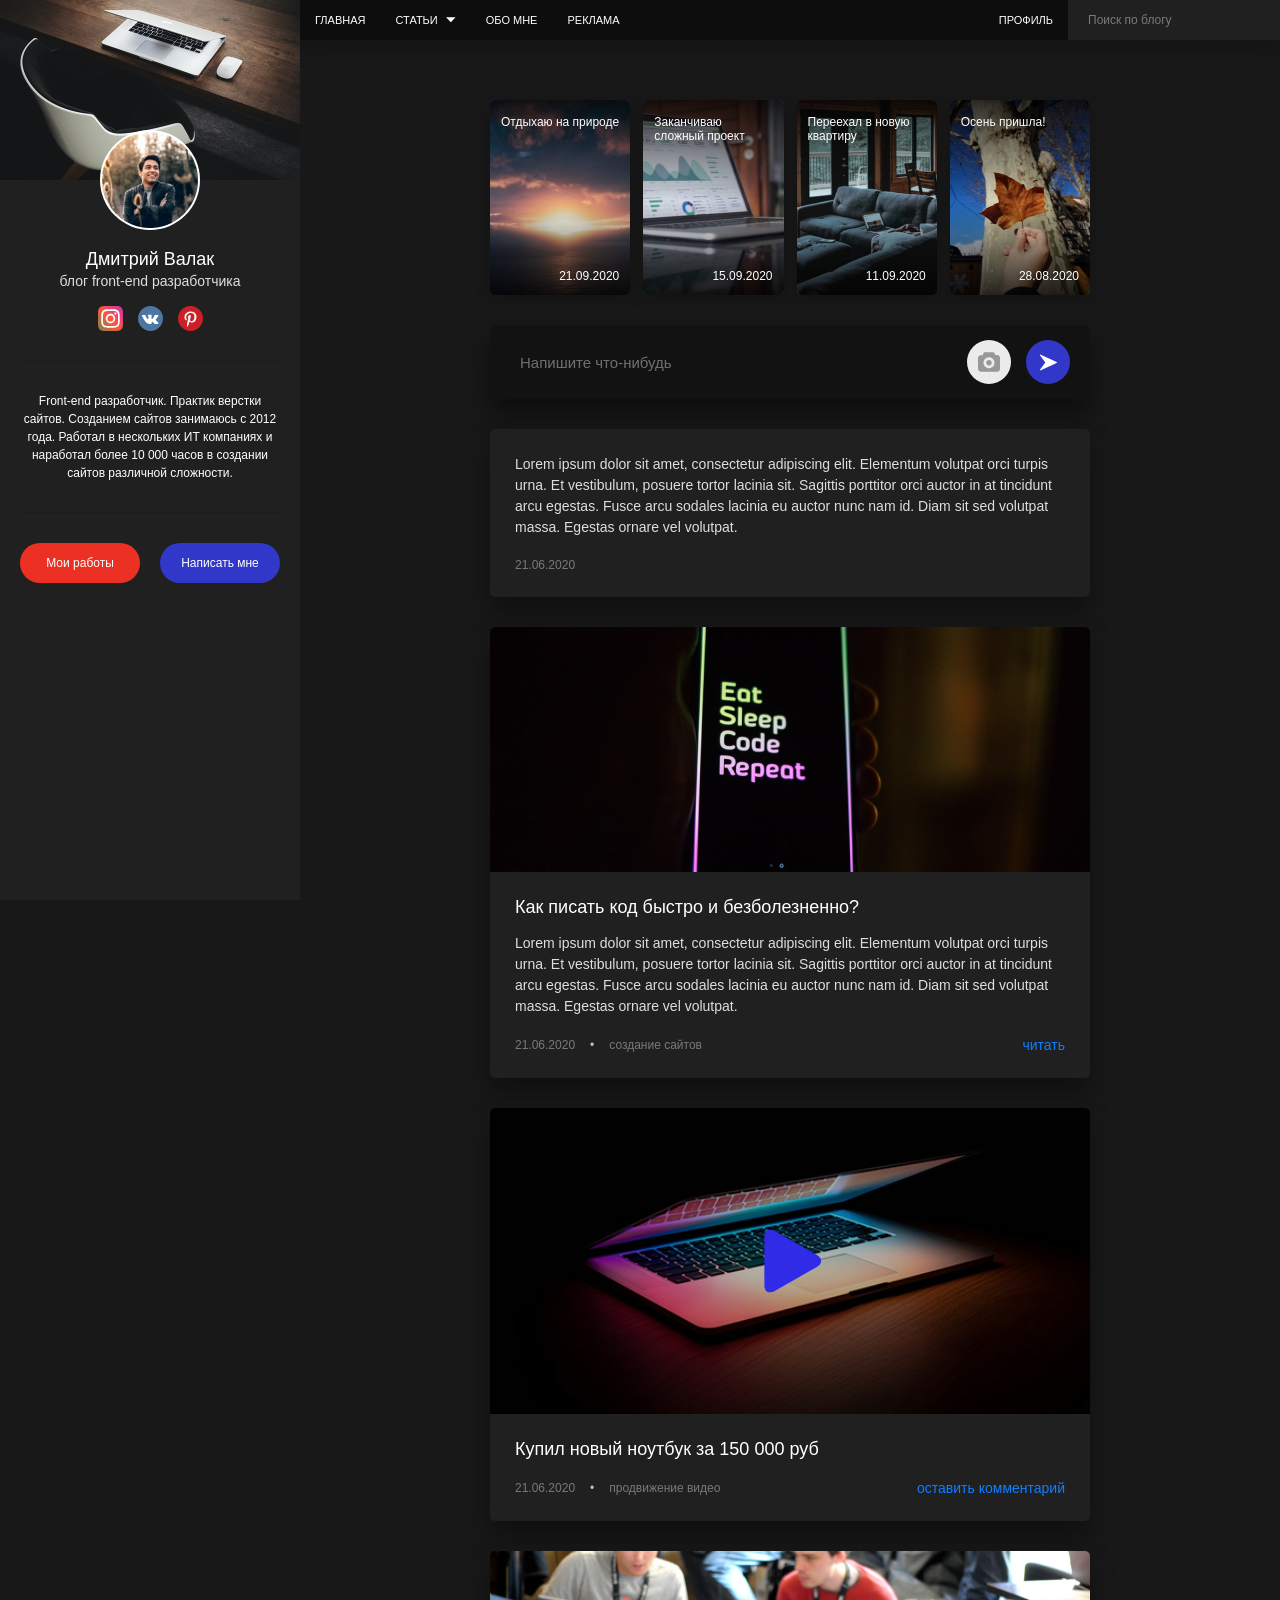
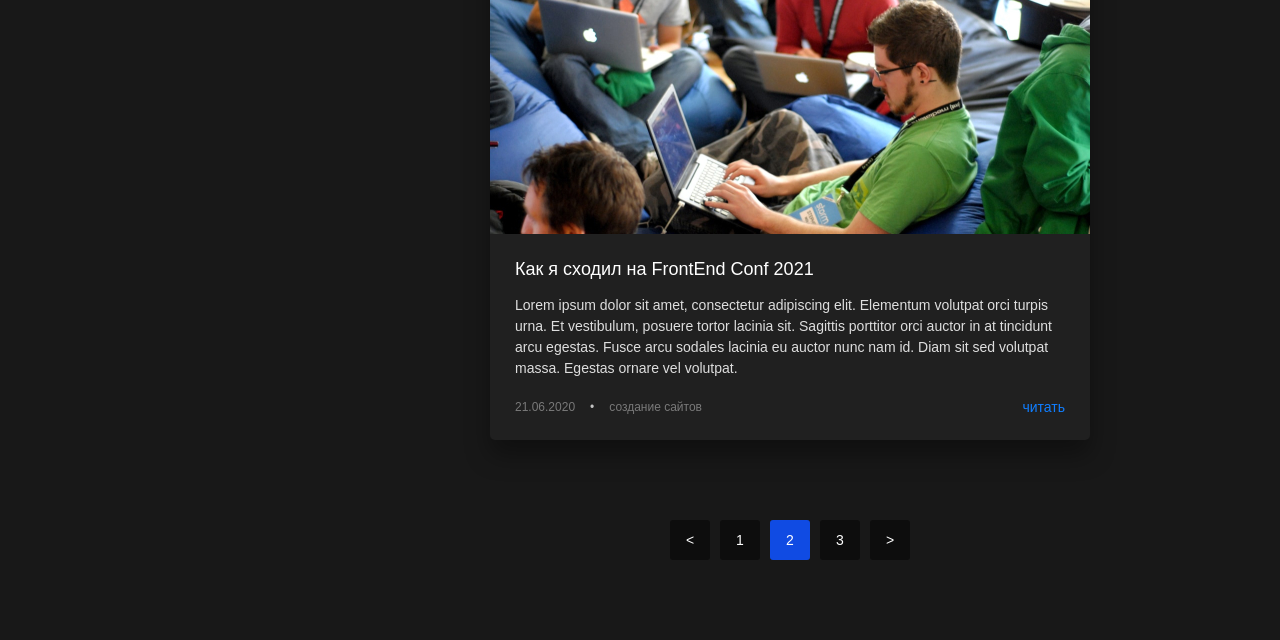
==== commit 2b414bb5: "feat: hide sidebar and add mobile header for tablets" ====
--- a/index.html
+++ b/index.html
@@ -52,7 +52,7 @@
       <div class="divider sidebar__divider"></div>
 
       <div class="sidebar__buttons">
-        <a href="#" class="sidebar__button sidebar__button--red">Мои работы</a>
+        <a href="./works.html" class="sidebar__button sidebar__button--red">Мои работы</a>
         <a href="#" class="sidebar__button sidebar__button--blue">Написать мне</a>
       </div>
     </aside>
@@ -60,6 +60,9 @@
     <main class="content">
 
       <header class="header">
+        <button class="header__burger" type="button" aria-label="Открыть меню">
+          <span></span>
+        </button>
         <nav class="header__nav">
           <ul class="header__menu">
             <li class="header__item">
@@ -92,7 +95,7 @@
         </nav>
     
         <div class="header__right">
-          <a href="#" class="header__profile">Профиль</a>
+          <a href="./auth.html" class="header__profile">Профиль</a>
     
           <form class="header__search">
             <input 
--- a/css/variables.css
+++ b/css/variables.css
@@ -16,6 +16,7 @@
   --color-blue-light: #107EFF;
   --color-blue-active: #104BE3;
   --color-red: #ED3024;
+  --color-orange: #EA8C1E;
 
   --color-black: #0D0D0D;
   --color-dark: #1C1C1C;
--- a/css/style.css
+++ b/css/style.css
@@ -116,6 +116,10 @@
 
 /* HEADER */
 
+.header__burger {
+  display: none;
+}
+
 .header {
   display: flex;
   justify-content: space-between;
@@ -139,7 +143,7 @@
   display: flex;
   align-items: center;
   height: 40px;
-  padding-inline: 18px;
+  padding-inline: 15px;
   color: var(--color-text);
   font-size: 11px;
   text-transform: uppercase;
@@ -224,6 +228,51 @@
   color: var(--color-placeholder);
 }
 
+@media (max-width: 960px) {
+  .sidebar {
+    display: none;
+  }
+
+  .content {
+    margin-left: 0;
+  }
+
+  .header {
+    position: sticky;
+    top: 0;
+    z-index: 100;
+
+  }
+
+  .header__nav,
+  .header__profile {
+    display: none;
+  }
+
+  .header__burger {
+    display: flex;
+    flex-direction: column;
+    justify-content: center;
+    align-items: center;
+    gap: 5px;
+    width: 40px;
+    height: 40px;
+    flex-shrink: 0;
+    border: none;
+    background-color: var(--color-header);
+  }
+
+  .header__burger span,
+  .header__burger::before,
+  .header__burger::after {
+    content: "";
+    display: block;
+    width: 22px;
+    height: 2px;
+    background-color: var(--color-text);
+  }
+}
+
 /* STORIES */
 
 .stories {
